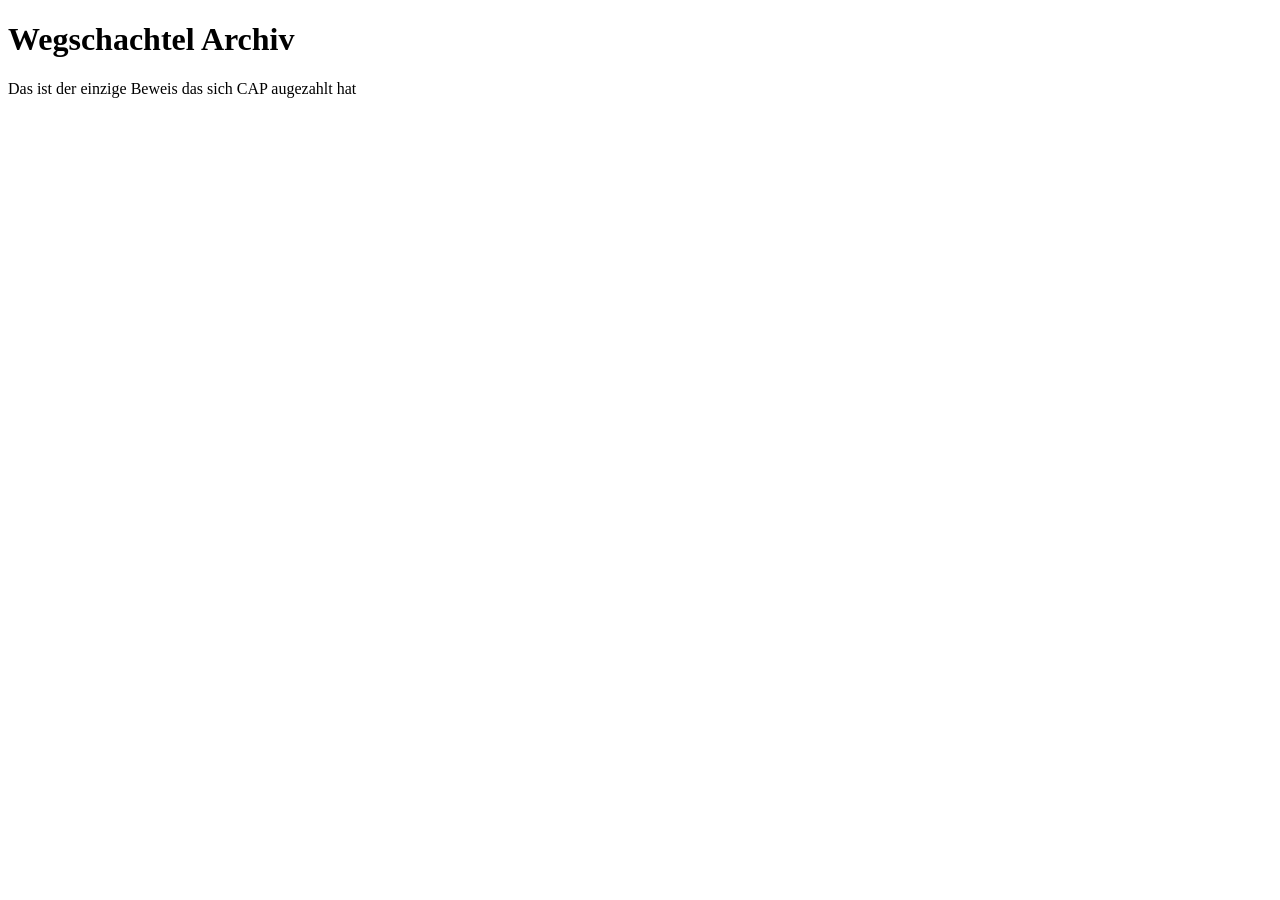
==== index.html @ 090c44e5 "Erste Version der Website" ====
<!DOCTYPE html>
<html lang="de">
<head>
    <meta charset="UTF-8">
    <meta name="viewport" content="width=device-width, initial-scale=1.0">
    <title>Wegschachtel Archiv</title>
</head>

<body>

    <h1>Wegschachtel Archiv</h1>

    <p>Das ist der einzige Beweis das sich CAP augezahlt hat</p>

</body>
</html>
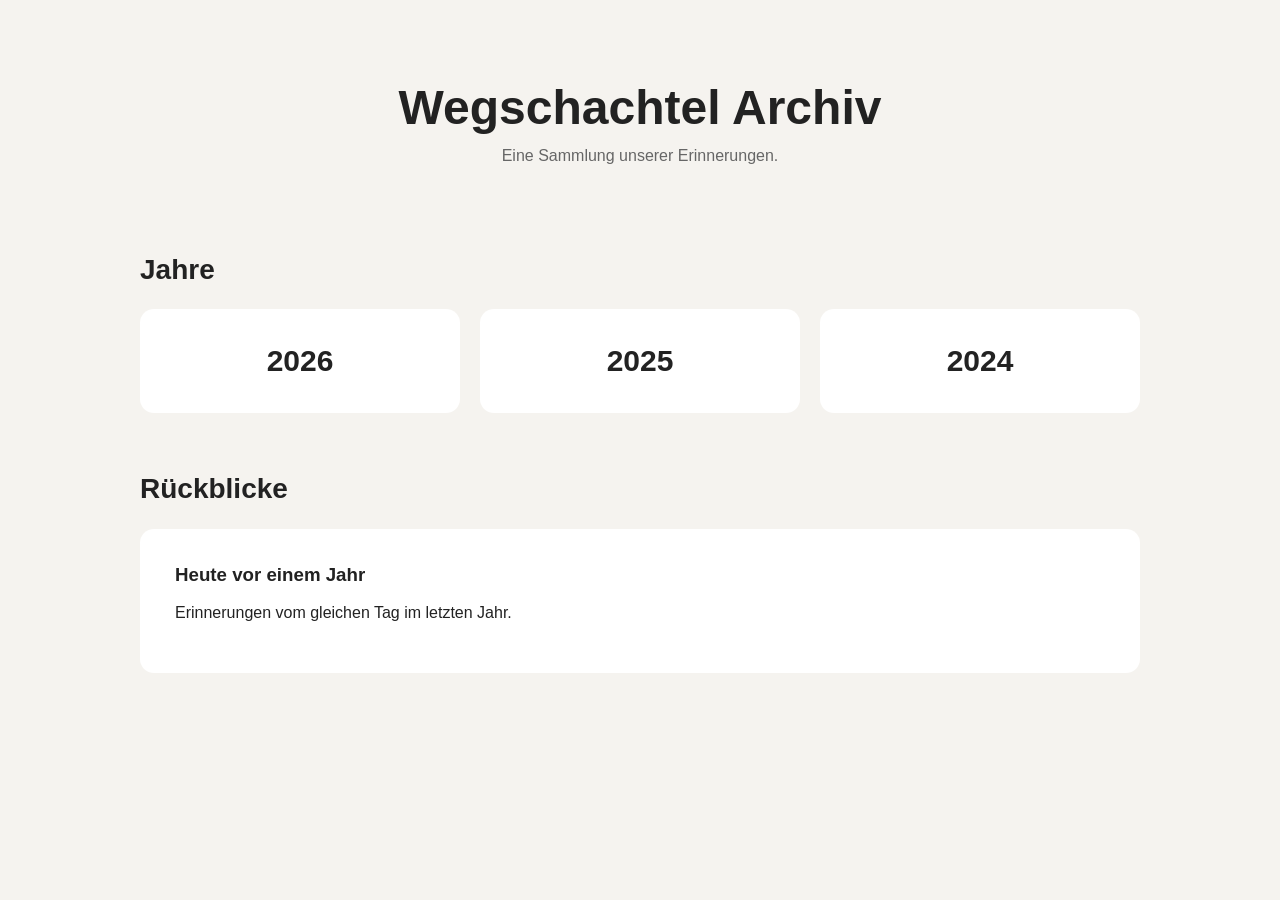
==== commit 011e439f: "Grunddesign der Startseite" ====
--- a/index.html
+++ b/index.html
@@ -4,13 +4,39 @@
     <meta charset="UTF-8">
     <meta name="viewport" content="width=device-width, initial-scale=1.0">
     <title>Wegschachtel Archiv</title>
+
+    <link rel="stylesheet" href="style.css">
 </head>
 
 <body>
 
-    <h1>Wegschachtel Archiv</h1>
+    <header>
+        <h1>Wegschachtel Archiv</h1>
+        <p>Eine Sammlung unserer Erinnerungen.</p>
+    </header>
 
-    <p>Das ist der einzige Beweis das sich CAP augezahlt hat</p>
+    <main>
+
+        <section>
+            <h2>Jahre</h2>
+
+            <div class="year-grid">
+                <a href="#" class="year-card">2026</a>
+                <a href="#" class="year-card">2025</a>
+                <a href="#" class="year-card">2024</a>
+            </div>
+        </section>
+
+        <section>
+            <h2>Rückblicke</h2>
+
+            <div class="memory-card">
+                <h3>Heute vor einem Jahr</h3>
+                <p>Erinnerungen vom gleichen Tag im letzten Jahr.</p>
+            </div>
+        </section>
+
+    </main>
 
 </body>
 </html>
--- a/style.css
+++ b/style.css
@@ -0,0 +1,78 @@
+* {
+    box-sizing: border-box;
+}
+
+body {
+    margin: 0;
+    font-family: Arial, sans-serif;
+    background: #f5f3ef;
+    color: #222;
+}
+
+header {
+    padding: 80px 30px 50px;
+    text-align: center;
+}
+
+header h1 {
+    margin: 0;
+    font-size: 48px;
+}
+
+header p {
+    margin-top: 12px;
+    color: #666;
+}
+
+main {
+    width: min(1000px, 90%);
+    margin: 0 auto;
+}
+
+section {
+    margin-bottom: 60px;
+}
+
+h2 {
+    font-size: 28px;
+}
+
+.year-grid {
+    display: grid;
+    grid-template-columns: repeat(3, 1fr);
+    gap: 20px;
+}
+
+.year-card,
+.memory-card {
+    background: white;
+    border-radius: 14px;
+    padding: 35px;
+}
+
+.year-card {
+    text-decoration: none;
+    color: #222;
+    font-size: 30px;
+    font-weight: bold;
+    text-align: center;
+    transition: transform 0.2s;
+}
+
+.year-card:hover {
+    transform: translateY(-5px);
+}
+
+.memory-card h3 {
+    margin-top: 0;
+}
+
+@media (max-width: 700px) {
+    .year-grid {
+        grid-template-columns: 1fr;
+    }
+
+    header h1 {
+        font-size: 36px;
+    }
+}
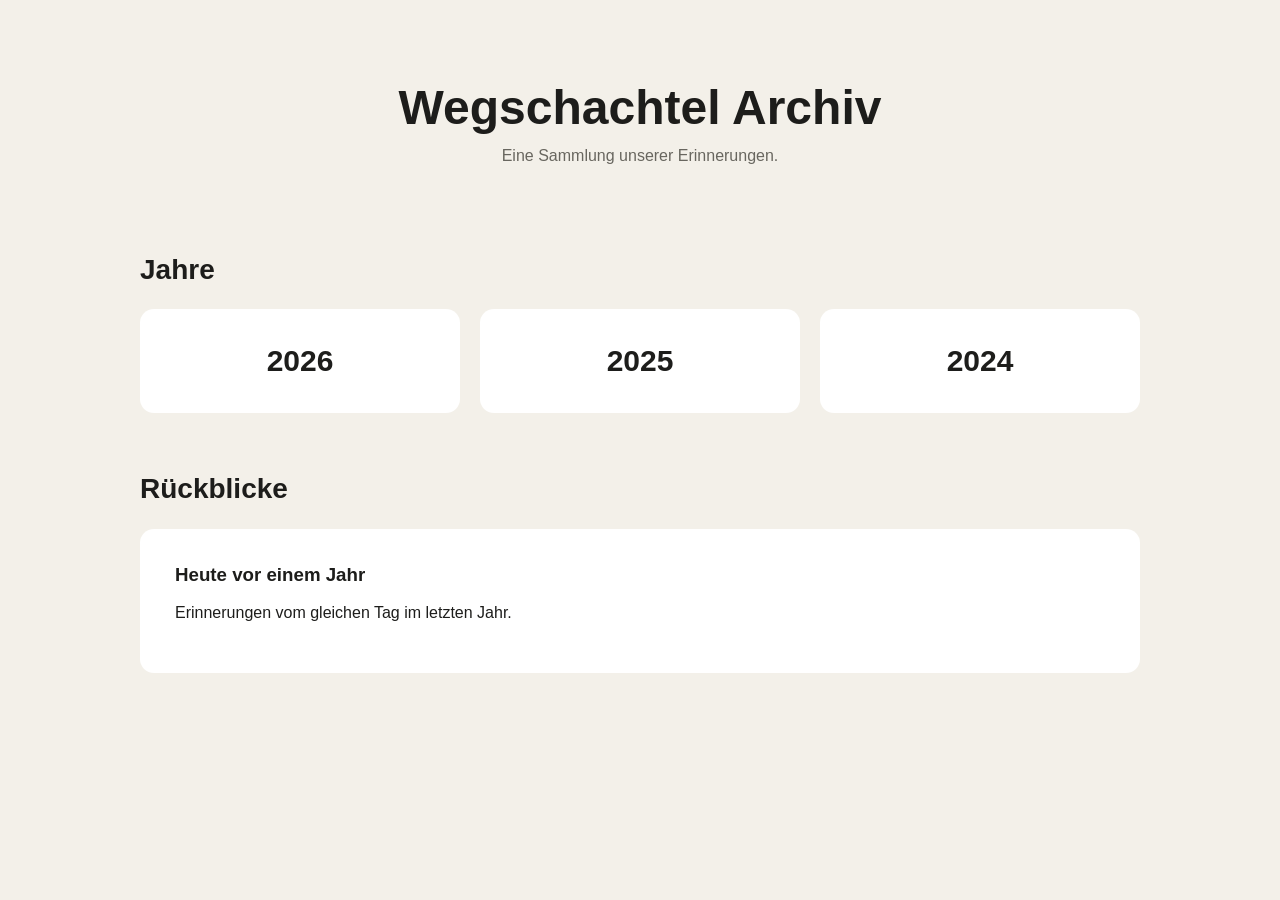
==== commit 7b851ea4: "Eventseite und Lightbox hinzugefügt" ====
--- a/index.html
+++ b/index.html
@@ -21,7 +21,7 @@
             <h2>Jahre</h2>
 
             <div class="year-grid">
-                <a href="#" class="year-card">2026</a>
+                <a href="years/2026.html" class="year-card">2026</a>
                 <a href="#" class="year-card">2025</a>
                 <a href="#" class="year-card">2024</a>
             </div>
--- a/style.css
+++ b/style.css
@@ -1,3 +1,19 @@
+/* ========================================
+   WEGSCHACHTEL ARCHIV
+   ======================================== */
+
+
+/* ---------- Farben & Grundeinstellungen ---------- */
+
+:root {
+    --background: #f3f0e9;
+    --text: #1d1d1b;
+    --muted: #68665f;
+    --accent: #6f1d2c;
+    --line: #c9c3b8;
+    --white: #ffffff;
+}
+
 * {
     box-sizing: border-box;
 }
@@ -5,9 +21,14 @@
 body {
     margin: 0;
     font-family: Arial, sans-serif;
-    background: #f5f3ef;
-    color: #222;
-}
+    background: var(--background);
+    color: var(--text);
+}
+
+
+/* ========================================
+   STARTSEITE
+   ======================================== */
 
 header {
     padding: 80px 30px 50px;
@@ -21,7 +42,7 @@
 
 header p {
     margin-top: 12px;
-    color: #666;
+    color: var(--muted);
 }
 
 main {
@@ -36,6 +57,9 @@
 h2 {
     font-size: 28px;
 }
+
+
+/* Jahreskarten */
 
 .year-grid {
     display: grid;
@@ -45,17 +69,18 @@
 
 .year-card,
 .memory-card {
-    background: white;
+    background: var(--white);
     border-radius: 14px;
     padding: 35px;
 }
 
 .year-card {
     text-decoration: none;
-    color: #222;
+    color: var(--text);
     font-size: 30px;
     font-weight: bold;
     text-align: center;
+
     transition: transform 0.2s;
 }
 
@@ -67,7 +92,351 @@
     margin-top: 0;
 }
 
+
+/* ========================================
+   JAHRESSEITEN
+   ======================================== */
+
+.archive-header {
+    width: min(1000px, 90%);
+    margin: 0 auto;
+
+    padding: 50px 0 40px;
+
+    text-align: left;
+}
+
+.archive-header h1 {
+    font-size: 64px;
+    margin: 10px 0;
+}
+
+.archive-label {
+    font-size: 12px;
+    letter-spacing: 2px;
+    text-transform: uppercase;
+    color: var(--muted);
+}
+
+.back-link {
+    display: inline-block;
+    margin-bottom: 40px;
+
+    color: var(--text);
+    text-decoration: none;
+}
+
+.back-link:hover {
+    color: var(--accent);
+}
+
+
+/* Eventübersicht auf Jahresseite */
+
+.event-grid {
+    display: grid;
+    grid-template-columns: repeat(2, 1fr);
+    gap: 30px;
+}
+
+.event-card {
+    display: block;
+
+    color: inherit;
+    text-decoration: none;
+}
+
+.event-placeholder {
+    height: 300px;
+
+    background: #ddd8d0;
+
+    display: flex;
+    align-items: center;
+    justify-content: center;
+
+    font-size: 30px;
+    letter-spacing: 4px;
+}
+
+.event-info {
+    padding-top: 15px;
+}
+
+.event-info h3 {
+    margin: 5px 0;
+    font-size: 28px;
+}
+
+.event-meta {
+    color: var(--muted);
+}
+
+
+/* ========================================
+   EVENTSEITE
+   ======================================== */
+
+.event-page {
+    background: var(--background);
+    color: var(--text);
+}
+
+
+/* ---------- Navigation ---------- */
+
+.archive-nav {
+    width: min(1200px, 90%);
+    margin: 0 auto;
+
+    padding: 30px 0;
+
+    display: flex;
+    justify-content: space-between;
+    align-items: center;
+
+    font-size: 11px;
+    letter-spacing: 1.5px;
+}
+
+.archive-nav div {
+    display: flex;
+    gap: 10px;
+}
+
+.archive-nav a {
+    color: inherit;
+    text-decoration: none;
+}
+
+.archive-nav a:hover {
+    color: var(--accent);
+}
+
+
+/* ---------- Event Header ---------- */
+
+.event-header {
+    width: min(1200px, 90%);
+
+    margin: 65px auto 55px;
+
+    padding: 0;
+    text-align: left;
+}
+
+.event-number {
+    margin-bottom: 15px;
+
+    font-family: monospace;
+    font-size: 11px;
+    letter-spacing: 2px;
+
+    color: var(--accent);
+}
+
+.event-header h1 {
+    margin: 0;
+
+    font-family: Georgia, "Times New Roman", serif;
+    font-weight: normal;
+
+    font-size: clamp(70px, 11vw, 150px);
+    line-height: 0.9;
+
+    color: var(--text);
+}
+
+
+/* Kleine Burgundy-Linie unter Eventtitel */
+
+.event-header h1::after {
+    content: "";
+
+    display: block;
+
+    width: 70px;
+    height: 3px;
+
+    margin-top: 25px;
+
+    background: var(--accent);
+}
+
+
+.event-details {
+    display: flex;
+    gap: 30px;
+
+    margin-top: 30px;
+
+    font-family: monospace;
+    font-size: 11px;
+    letter-spacing: 1.5px;
+
+    color: var(--accent);
+}
+
+.event-intro {
+    max-width: 450px;
+
+    margin-top: 35px;
+
+    font-family: Georgia, "Times New Roman", serif;
+    font-size: 19px;
+    line-height: 1.6;
+
+    color: var(--muted);
+}
+
+
+/* ---------- Trennlinie vor Fotogalerie ---------- */
+
+.archive-divider {
+    margin-top: 55px;
+    padding: 12px 0;
+
+    border-top: 1px solid var(--accent);
+    border-bottom: 1px solid var(--line);
+
+    display: flex;
+    justify-content: space-between;
+
+    font-family: monospace;
+    font-size: 10px;
+    letter-spacing: 1.5px;
+
+    color: var(--accent);
+}
+
+
+/* ========================================
+   FOTOARCHIV
+   ======================================== */
+
+.event-content {
+    width: min(1200px, 90%);
+    margin: 0 auto;
+}
+
+.photo-archive {
+    display: grid;
+
+    grid-template-columns: repeat(12, 1fr);
+
+    column-gap: 18px;
+    row-gap: 45px;
+
+    align-items: start;
+}
+
+
+/* Grundstil der Fotos */
+
+.archive-photo {
+    margin: 0;
+}
+
+.archive-photo img {
+    width: 100%;
+    height: auto;
+
+    display: block;
+    object-fit: cover;
+}
+
+
+/* Verschiedene Bildgrößen */
+
+.photo-large {
+    grid-column: span 7;
+}
+
+.photo-medium {
+    grid-column: span 5;
+}
+
+.photo-small {
+    grid-column: span 4;
+}
+
+
+/* Leichte Scrapbook-Unregelmäßigkeit */
+
+.portrait-photo {
+    grid-column: span 4;
+    max-width: 360px;
+    justify-self: center;
+    margin-top: 35px;
+}
+
+.archive-photo:nth-child(3) {
+    margin-left: 15px;
+}
+
+.archive-photo:nth-child(5) {
+    margin-top: 30px;
+}
+
+
+/* Bildunterschriften */
+
+.archive-photo figcaption {
+    display: flex;
+    justify-content: space-between;
+
+    margin-top: 9px;
+
+    font-family: monospace;
+    font-size: 10px;
+    letter-spacing: 1px;
+
+    color: var(--accent);
+}
+
+
+/* ========================================
+   FOOTER
+   ======================================== */
+
+.archive-footer {
+    width: min(1200px, 90%);
+
+    margin: 160px auto 50px;
+    padding-top: 25px;
+
+    border-top: 1px solid var(--line);
+
+    display: flex;
+    justify-content: space-between;
+
+    font-family: monospace;
+    font-size: 10px;
+    letter-spacing: 1px;
+}
+
+.archive-footer p {
+    margin: 0;
+}
+
+.archive-footer a {
+    color: inherit;
+    text-decoration: none;
+}
+
+.archive-footer a:hover {
+    color: var(--accent);
+}
+
+
+/* ========================================
+   HANDY
+   ======================================== */
+
 @media (max-width: 700px) {
+
+    /* Startseite */
+
     .year-grid {
         grid-template-columns: 1fr;
     }
@@ -75,4 +444,201 @@
     header h1 {
         font-size: 36px;
     }
+
+
+    /* Jahresseite */
+
+    .archive-header h1 {
+        font-size: 46px;
+    }
+
+    .event-grid {
+        grid-template-columns: 1fr;
+    }
+
+
+    /* Eventseite */
+
+    .archive-nav {
+        padding-top: 20px;
+    }
+
+    .event-header {
+        margin-top: 50px;
+        margin-bottom: 45px;
+    }
+
+    .event-header h1 {
+        font-size: 70px;
+    }
+
+    .event-details {
+        gap: 15px;
+    }
+
+    .archive-divider {
+        margin-top: 40px;
+    }
+
+    .lightbox-content {
+    width: 85vw;
+}
+
+.lightbox-arrow {
+    padding: 10px;
+}
+
+.lightbox-prev {
+    left: 2px;
+}
+
+.lightbox-next {
+    right: 2px;
+}
+
+.lightbox-close {
+    top: 15px;
+    right: 18px;
+}
+
+
+    /* Fotogalerie */
+
+    .photo-archive {
+        grid-template-columns: 1fr;
+        row-gap: 55px;
+    }
+
+    .photo-large,
+    .photo-medium,
+    .photo-small {
+        grid-column: 1;
+
+        width: 100%;
+        margin: 0;
+    }
+
+    .archive-photo:nth-child(2),
+    .archive-photo:nth-child(3),
+    .archive-photo:nth-child(5) {
+        margin: 0;
+    }
+
+
+    /* Footer */
+
+    .archive-footer {
+        margin-top: 100px;
+    }
+}
+
+/* ========================================
+   LIGHTBOX
+   ======================================== */
+
+.archive-photo img {
+    cursor: pointer;
+}
+
+.lightbox {
+    position: fixed;
+    inset: 0;
+
+    z-index: 1000;
+
+    display: none;
+    align-items: center;
+    justify-content: center;
+
+    background: rgba(20, 18, 17, 0.96);
+}
+
+.lightbox.active {
+    display: flex;
+}
+
+.lightbox-content {
+    width: min(1100px, 78vw);
+    height: 88vh;
+
+    display: flex;
+    flex-direction: column;
+    align-items: center;
+    justify-content: center;
+}
+
+.lightbox-image {
+    max-width: 100%;
+    max-height: calc(88vh - 45px);
+
+    width: auto;
+    height: auto;
+
+    object-fit: contain;
+}
+
+.lightbox-info {
+    width: 100%;
+    margin-top: 12px;
+
+    display: flex;
+    justify-content: space-between;
+
+    color: #e8e4dc;
+
+    font-family: monospace;
+    font-size: 10px;
+    letter-spacing: 1.5px;
+}
+
+.lightbox-caption {
+    color: #b46a78;
+}
+
+.lightbox-close {
+    position: absolute;
+
+    top: 25px;
+    right: 35px;
+
+    border: 0;
+    background: none;
+
+    color: #f3f0e9;
+
+    font-family: Georgia, "Times New Roman", serif;
+    font-size: 38px;
+
+    cursor: pointer;
+}
+
+.lightbox-arrow {
+    position: absolute;
+    top: 50%;
+
+    transform: translateY(-50%);
+
+    border: 0;
+    background: none;
+
+    color: #f3f0e9;
+
+    font-size: 30px;
+
+    cursor: pointer;
+
+    padding: 20px;
+}
+
+.lightbox-prev {
+    left: 20px;
+}
+
+.lightbox-next {
+    right: 20px;
+}
+
+.lightbox-close:hover,
+.lightbox-arrow:hover {
+    color: var(--accent);
 }
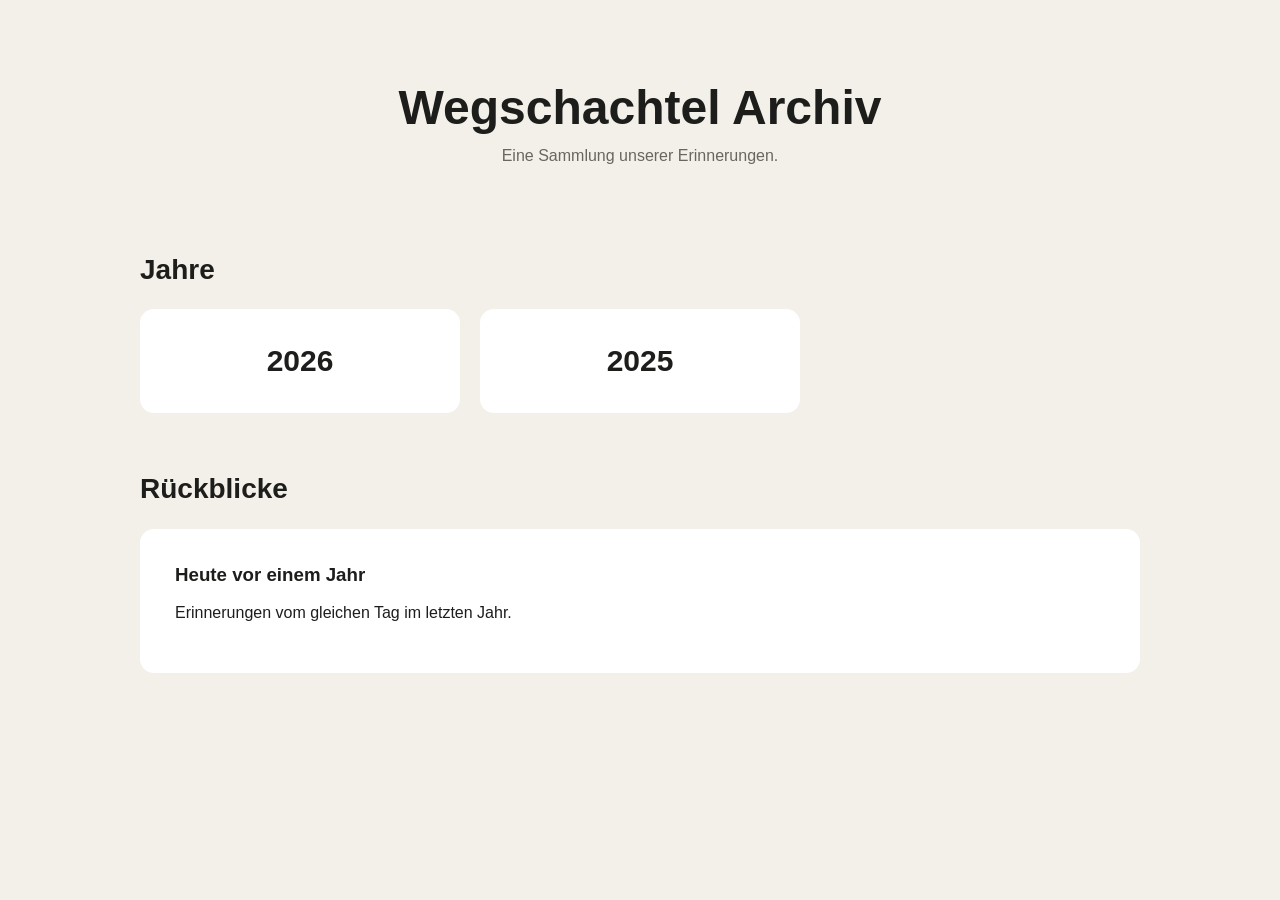
==== commit 895dcf91: "Archiv aktualisiert" ====
--- a/index.html
+++ b/index.html
@@ -20,11 +20,7 @@
         <section>
             <h2>Jahre</h2>
 
-            <div class="year-grid">
-                <a href="years/2026.html" class="year-card">2026</a>
-                <a href="#" class="year-card">2025</a>
-                <a href="#" class="year-card">2024</a>
-            </div>
+           <div id="year-grid" class="year-grid"></div>
         </section>
 
         <section>
@@ -38,5 +34,8 @@
 
     </main>
 
+<script src="data/events.js"></script>
+<script src="home.js"></script>
+
 </body>
 </html>
--- a/style.css
+++ b/style.css
@@ -641,4 +641,42 @@
 .lightbox-close:hover,
 .lightbox-arrow:hover {
     color: var(--accent);
-}+}
+/* ========================================
+   EVENT COVER
+   ======================================== */
+
+.event-cover {
+    width: 100%;
+    aspect-ratio: 4 / 3;
+
+    overflow: hidden;
+
+    background: #ddd8d0;
+}
+
+.event-cover img {
+    width: 100%;
+    height: 100%;
+
+    display: block;
+    object-fit: cover;
+
+    transition: transform 0.4s ease;
+}
+
+.event-card:hover .event-cover img {
+    transform: scale(1.02);
+}
+
+.event-cover-placeholder {
+    display: flex;
+    align-items: center;
+    justify-content: center;
+
+    font-family: monospace;
+    font-size: 18px;
+    letter-spacing: 3px;
+
+    color: var(--muted);
+}    
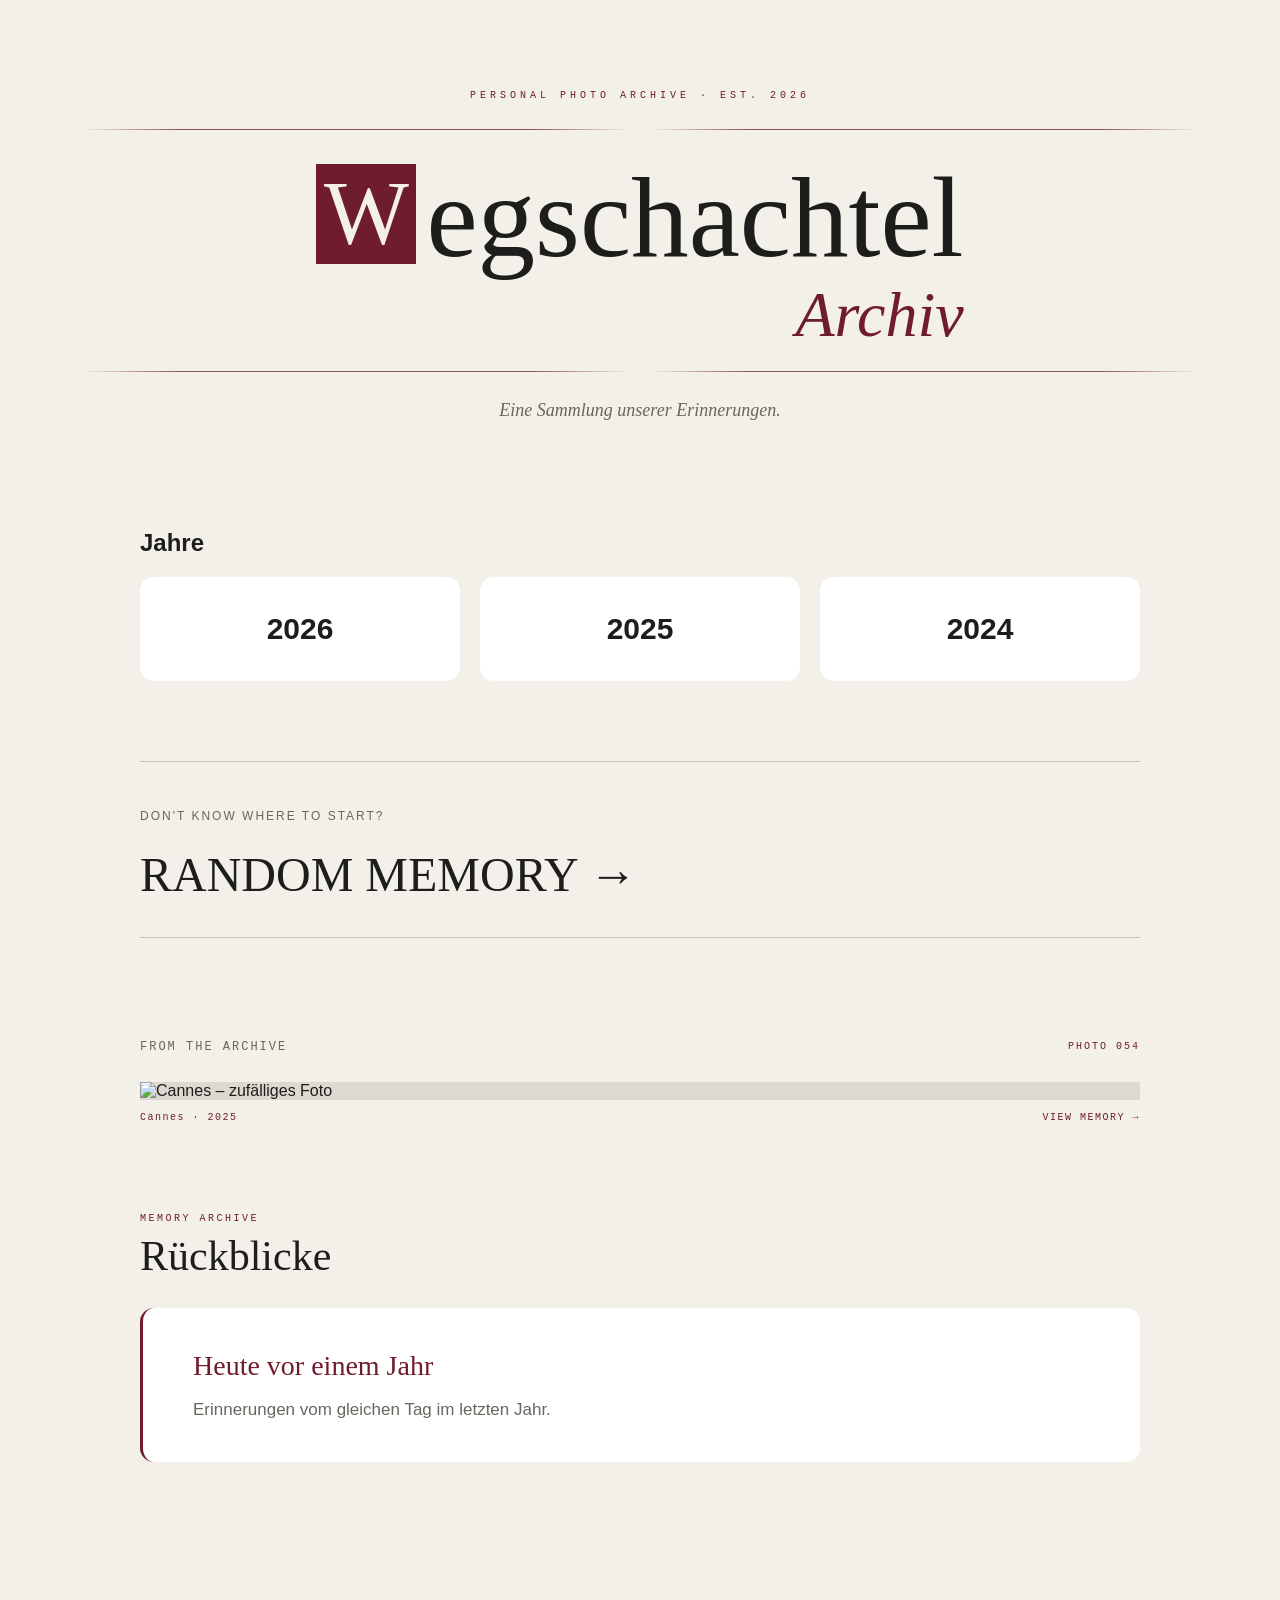
==== commit 4c62554d: "Stil änderungen, random Foto, archivnummern" ====
--- a/index.html
+++ b/index.html
@@ -10,10 +10,40 @@
 
 <body>
 
-    <header>
-        <h1>Wegschachtel Archiv</h1>
-        <p>Eine Sammlung unserer Erinnerungen.</p>
-    </header>
+  <header class="home-header">
+
+    <p class="home-eyebrow">
+        PERSONAL PHOTO ARCHIVE · EST. 2026
+    </p>
+
+    <div class="ornament-row top-ornament">
+        
+    </div>
+
+    <div class="manuscript-title">
+
+        <h1>
+            <span class="title-line">
+                <span class="illuminated-letter">W</span>
+                <span class="title-rest">egschachtel</span>
+            </span>
+
+            <span class="title-archive">
+                Archiv
+            </span>
+        </h1>
+
+    </div>
+
+    <div class="ornament-row bottom-ornament">
+        
+    </div>
+
+    <p class="home-subtitle">
+        Eine Sammlung unserer Erinnerungen.
+    </p>
+
+</header>
 
     <main>
 
@@ -23,14 +53,84 @@
            <div id="year-grid" class="year-grid"></div>
         </section>
 
-        <section>
-            <h2>Rückblicke</h2>
+        <section class="random-section">
 
-            <div class="memory-card">
-                <h3>Heute vor einem Jahr</h3>
-                <p>Erinnerungen vom gleichen Tag im letzten Jahr.</p>
-            </div>
-        </section>
+    <p class="archive-label">
+        DON'T KNOW WHERE TO START?
+    </p>
+
+    <button
+        id="random-memory"
+        class="random-memory-button"
+        type="button">
+        RANDOM MEMORY →
+    </button>
+
+</section>
+
+<section class="random-photo-section">
+
+    <div class="random-photo-heading">
+
+        <p class="archive-label">
+            FROM THE ARCHIVE
+        </p>
+
+        <span id="random-photo-number"></span>
+
+    </div>
+
+
+    <a
+        id="random-photo-link"
+        class="random-photo-link"
+        href="#"
+    >
+
+        <div class="random-photo-frame">
+
+            <img
+                id="random-photo"
+                src=""
+                alt="Zufällige Erinnerung"
+            >
+
+        </div>
+
+
+        <div class="random-photo-info">
+
+            <span id="random-photo-event"></span>
+
+            <span>
+                VIEW MEMORY →
+            </span>
+
+        </div>
+
+    </a>
+
+</section>
+
+       <section class="memory-section">
+
+    <p class="archive-label">
+        MEMORY ARCHIVE
+    </p>
+
+    <h2 class="memory-heading">
+        Rückblicke
+    </h2>
+
+    <div class="memory-card">
+        <h3>Heute vor einem Jahr</h3>
+
+        <p>
+            Erinnerungen vom gleichen Tag im letzten Jahr.
+        </p>
+    </div>
+
+</section>
 
     </main>
 
--- a/style.css
+++ b/style.css
@@ -23,26 +23,7 @@
     font-family: Arial, sans-serif;
     background: var(--background);
     color: var(--text);
-}
-
-
-/* ========================================
-   STARTSEITE
-   ======================================== */
-
-header {
-    padding: 80px 30px 50px;
-    text-align: center;
-}
-
-header h1 {
-    margin: 0;
-    font-size: 48px;
-}
-
-header p {
-    margin-top: 12px;
-    color: var(--muted);
+    padding-bottom: 80px;
 }
 
 main {
@@ -50,12 +31,255 @@
     margin: 0 auto;
 }
 
-section {
-    margin-bottom: 60px;
-}
-
-h2 {
-    font-size: 28px;
+
+/* ========================================
+   STARTSEITE
+   ======================================== */
+/* ========================================
+   STARTSEITEN HEADER
+   ======================================== */
+
+.home-header {
+    padding: 90px 30px 70px;
+    text-align: center;
+}
+
+.home-header .archive-label {
+    margin-bottom: 18px;
+
+    font-family: monospace;
+    font-size: 11px;
+    letter-spacing: 2.5px;
+
+    color: var(--accent);
+}
+
+/* ========================================
+   STARTSEITE – MANUSCRIPT HEADER
+   ======================================== */
+
+/* ========================================
+   STARTSEITEN HEADER
+   ======================================== */
+
+.home-header {
+    padding: 90px 30px 70px;
+    text-align: center;
+}
+
+.home-eyebrow {
+    margin: 0 0 28px;
+
+    font-family: monospace;
+    font-size: 10px;
+    letter-spacing: 4px;
+
+    color: var(--accent);
+}
+
+
+/* Ornament-Zeilen */
+
+.ornament-row {
+    display: flex;
+    align-items: center;
+    justify-content: center;
+
+    gap: 18px;
+
+    width: min(1120px, 92%);
+    margin: 0 auto;
+
+    color: var(--accent);
+}
+
+.ornament-row::before,
+.ornament-row::after {
+    content: "";
+
+    flex: 1;
+    height: 1px;
+
+    background:
+        linear-gradient(
+            to right,
+            transparent 0%,
+            var(--accent) 18%,
+            var(--accent) 82%,
+            transparent 100%
+        );
+
+    opacity: 0.75;
+}
+
+.ornament-row span {
+    font-family: Georgia, "Times New Roman", serif;
+    font-size: 24px;
+    line-height: 1;
+
+    color: var(--accent);
+}
+
+.top-ornament {
+    margin-bottom: 34px;
+}
+
+.bottom-ornament {
+    margin-top: 26px;
+    margin-bottom: 28px;
+}
+
+
+/* Titelblock */
+
+.manuscript-title {
+    width: fit-content;
+    max-width: 100%;
+    margin: 0 auto;
+}
+
+.manuscript-title h1 {
+    margin: 0;
+
+    font-family: Georgia, "Times New Roman", serif;
+    font-weight: normal;
+
+    line-height: 0.92;
+
+    color: var(--text);
+}
+
+
+/* erste Zeile: W + egeschachtel */
+
+.title-line {
+    display: flex;
+    align-items: flex-start;
+    justify-content: center;
+
+    gap: 10px;
+}
+
+
+/* großes Initial */
+
+.illuminated-letter {
+    display: inline-flex;
+    align-items: center;
+    justify-content: center;
+
+    width: 100px;
+    height: 100px;
+
+    font-size: 90px;
+    line-height: 1;
+
+    color: var(--background);
+    background: var(--accent);
+
+    border: 1px solid var(--accent);
+
+    flex: 0 0 auto;
+}
+
+
+/* Rest von Wegschachtel */
+
+.title-rest {
+    font-size: clamp(62px, 9vw, 118px);
+    line-height: 0.92;
+}
+
+
+/* zweite Zeile */
+
+.title-archive {
+    display: block;
+
+    margin-top: 16px;
+    margin-left: 110px;
+
+    text-align: right;
+
+    font-size: clamp(42px, 5vw, 72px);
+    font-style: italic;
+
+    color: var(--accent);
+}
+
+
+/* Untertitel */
+
+.home-subtitle {
+    margin-top: 0;
+
+    font-family: Georgia, "Times New Roman", serif;
+    font-size: 18px;
+    font-style: italic;
+
+    color: var(--muted);
+}
+
+
+/* ========================================
+   HANDY
+   ======================================== */
+
+@media (max-width: 700px) {
+
+    .home-header {
+        padding: 60px 20px 45px;
+    }
+
+    .home-eyebrow {
+        margin-bottom: 20px;
+
+        font-size: 9px;
+        letter-spacing: 2px;
+    }
+
+    .top-ornament {
+        margin-bottom: 22px;
+    }
+
+    .bottom-ornament {
+        margin-top: 18px;
+        margin-bottom: 20px;
+    }
+
+    .ornament-row {
+        gap: 12px;
+    }
+
+    .ornament-row span {
+        font-size: 18px;
+    }
+
+    .title-line {
+        gap: 6px;
+    }
+
+    .illuminated-letter {
+        width: 64px;
+        height: 64px;
+
+        font-size: 56px;
+    }
+
+    .title-rest {
+        font-size: 52px;
+    }
+
+    .title-archive {
+        margin-top: 10px;
+        margin-left: 70px;
+
+        font-size: 36px;
+    }
+
+    .home-subtitle {
+        font-size: 16px;
+    }
 }
 
 
@@ -63,7 +287,7 @@
 
 .year-grid {
     display: grid;
-    grid-template-columns: repeat(3, 1fr);
+    grid-template-columns: repeat(auto-fit, minmax(240px, 1fr));
     gap: 20px;
 }
 
@@ -679,4 +903,164 @@
     letter-spacing: 3px;
 
     color: var(--muted);
-}    +}    
+
+/* ========================================
+   RANDOM MEMORY
+   ======================================== */
+
+.random-section {
+    margin: 80px 0;
+
+    padding: 35px 0;
+
+    border-top: 1px solid var(--line);
+    border-bottom: 1px solid var(--line);
+}
+
+.random-memory-button {
+    margin-top: 12px;
+    padding: 0;
+
+    border: none;
+    background: none;
+
+    font-family: Georgia, "Times New Roman", serif;
+    font-size: clamp(30px, 4vw, 48px);
+
+    color: var(--text);
+
+    cursor: pointer;
+
+    transition:
+        color 0.2s ease,
+        transform 0.2s ease;
+}
+
+.random-memory-button:hover {
+    color: var(--accent);
+
+    transform: translateX(5px);
+}
+
+/* ========================================
+   RÜCKBLICKE
+   ======================================== */
+
+.memory-section {
+    margin-top: 35px;
+    margin-bottom: 100px;
+}
+
+.memory-section .archive-label {
+    margin-bottom: 8px;
+
+    font-family: monospace;
+    font-size: 10px;
+    letter-spacing: 2.5px;
+
+    color: var(--accent);
+}
+
+.memory-heading {
+    margin: 0 0 28px;
+
+    font-family: Georgia, "Times New Roman", serif;
+    font-size: 42px;
+    font-weight: normal;
+
+    color: var(--text);
+}
+
+.memory-card {
+    padding: 42px 50px;
+
+    background: #ffffff;
+
+    border-radius: 14px;
+    border-left: 3px solid var(--accent);
+}
+
+.memory-card h3 {
+    margin: 0 0 18px;
+
+    font-family: Georgia, "Times New Roman", serif;
+    font-size: 28px;
+    font-weight: normal;
+
+    color: var(--accent);
+}
+
+.memory-card p {
+    margin: 0;
+
+    font-size: 17px;
+    color: var(--muted);
+}
+
+/* ========================================
+   RANDOM PHOTO
+   ======================================== */
+
+.random-photo-section {
+    margin: 90px 0;
+}
+
+.random-photo-heading {
+    display: flex;
+    justify-content: space-between;
+    align-items: center;
+
+    margin-bottom: 16px;
+
+    font-family: monospace;
+    font-size: 10px;
+    letter-spacing: 2px;
+
+    color: var(--accent);
+}
+
+.random-photo-link {
+    display: block;
+
+    color: inherit;
+    text-decoration: none;
+}
+
+.random-photo-frame {
+    width: 100%;
+    max-height: 560px;
+
+    overflow: hidden;
+
+    background: #ddd8d0;
+}
+
+.random-photo-frame img {
+    width: 100%;
+    height: 100%;
+    max-height: 560px;
+
+    display: block;
+
+    object-fit: cover;
+
+    transition: transform 0.4s ease;
+}
+
+.random-photo-link:hover img {
+    transform: scale(1.015);
+}
+
+.random-photo-info {
+    display: flex;
+    justify-content: space-between;
+
+    margin-top: 12px;
+
+    font-family: monospace;
+    font-size: 10px;
+    letter-spacing: 1.5px;
+
+    color: var(--accent);
+}
